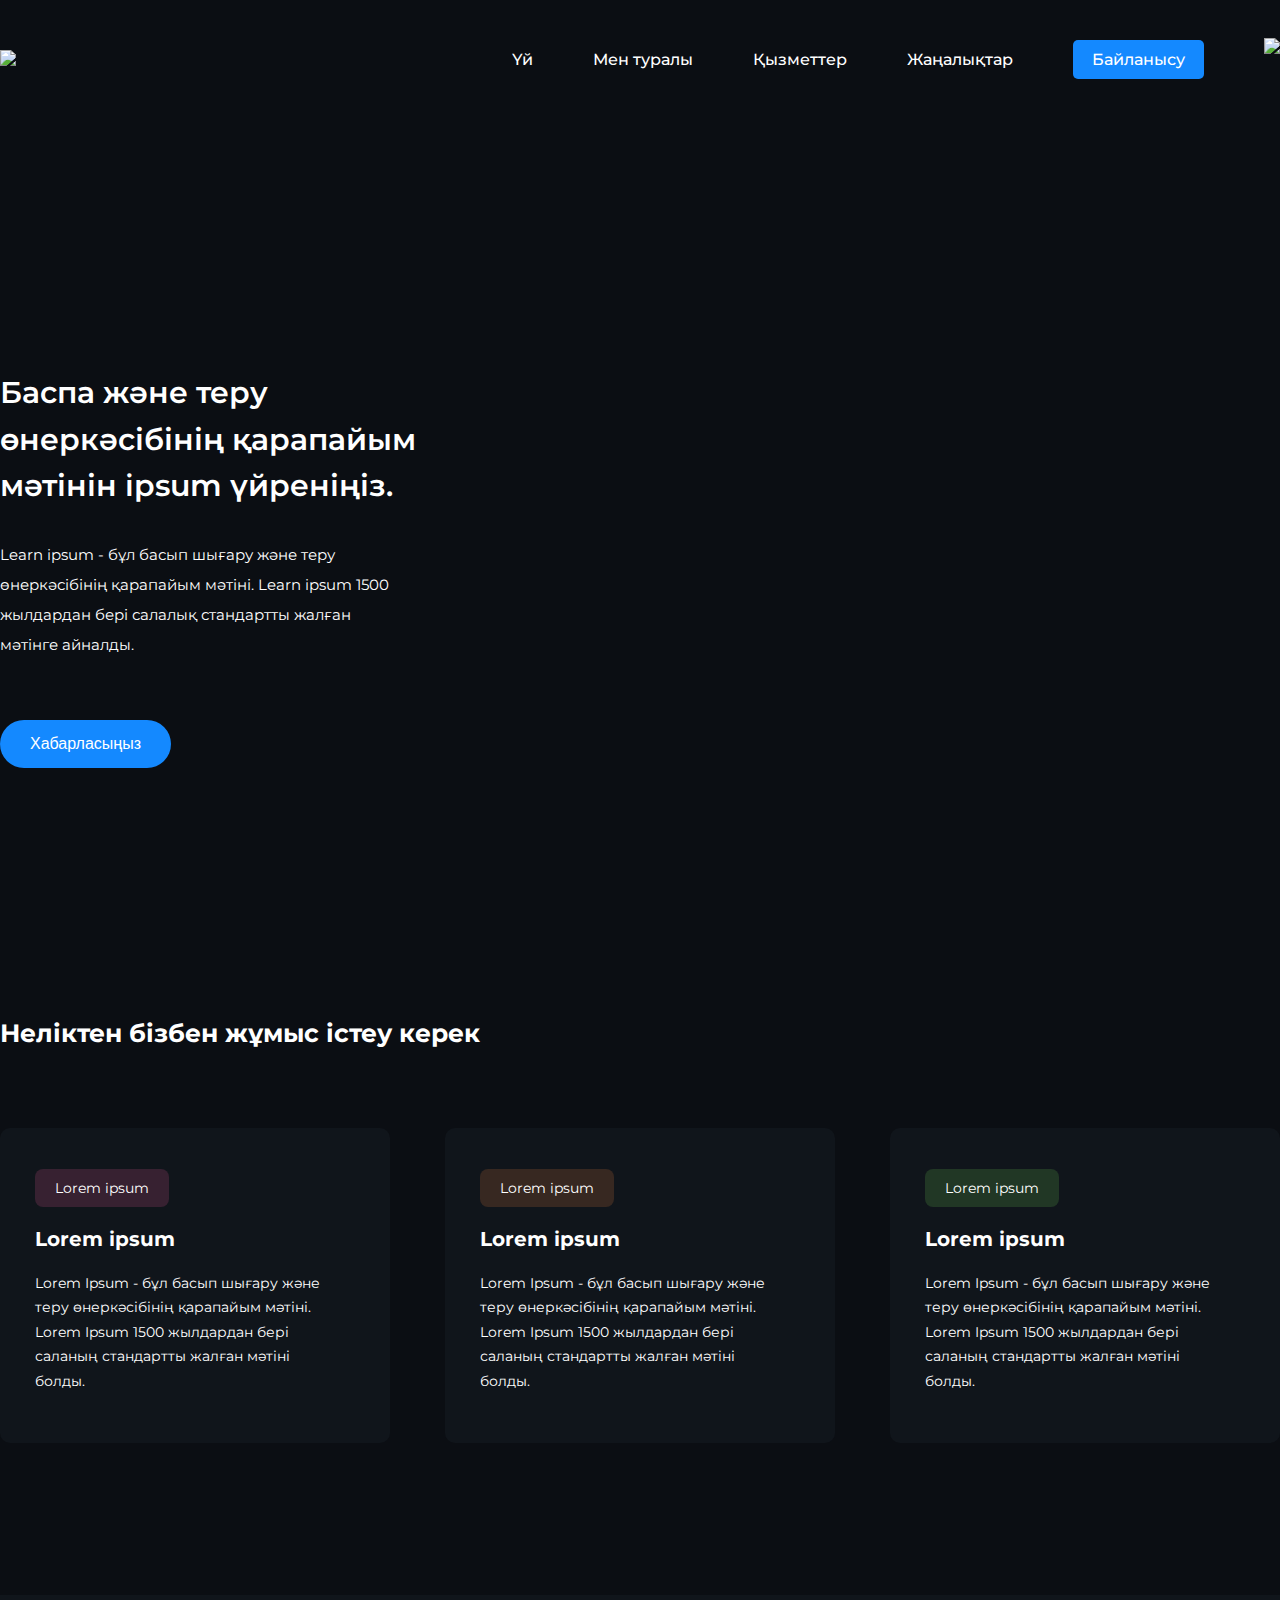
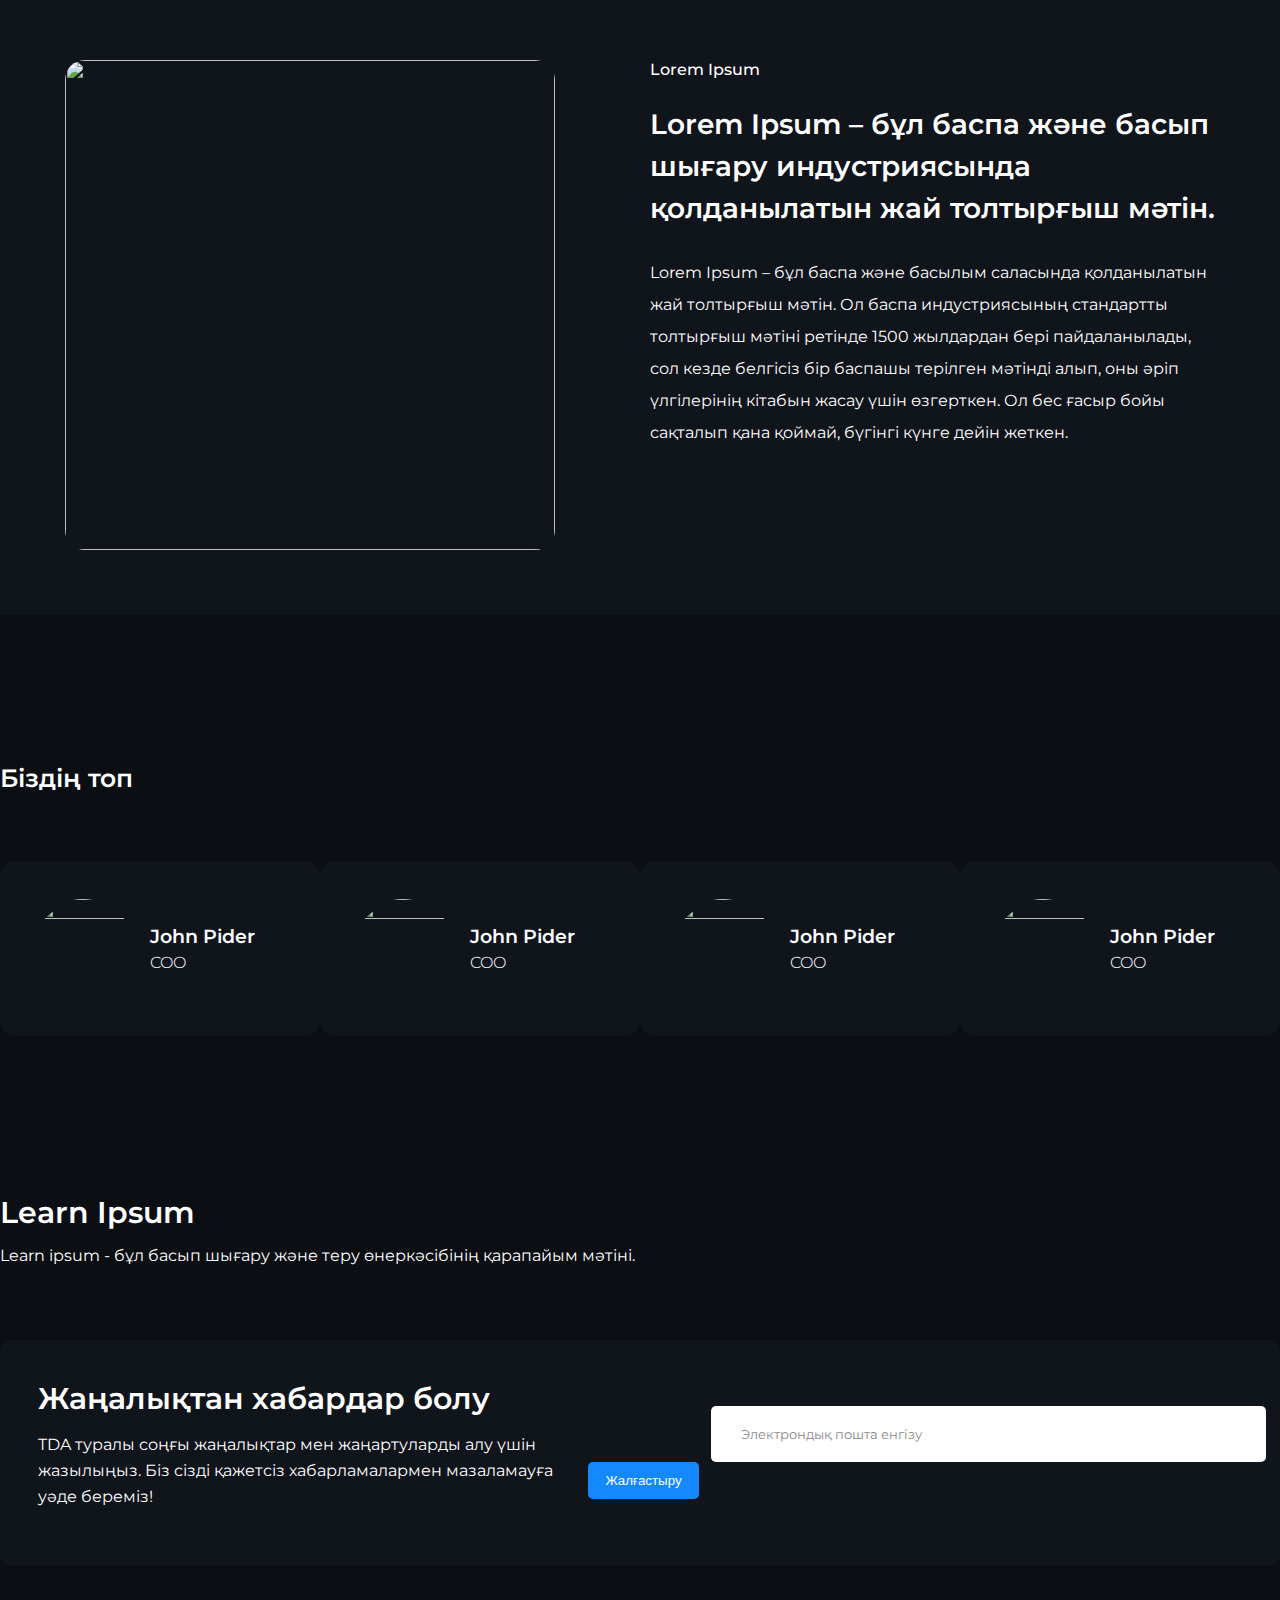
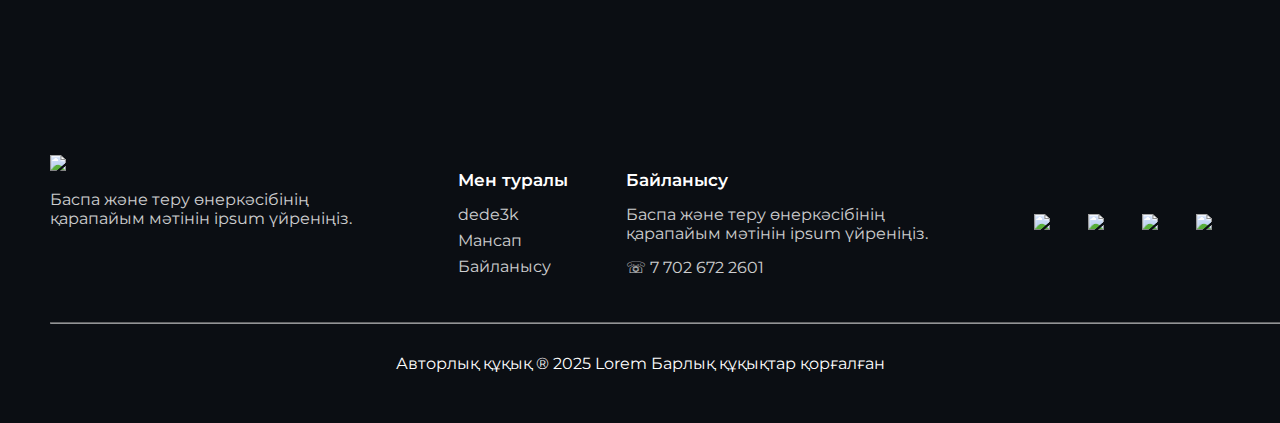
==== about_me.html @ f28c199e "Add files via upload" ====
<!DOCTYPE html>
<html lang="kk">
<head>
    <meta charset="UTF-8">
    <title>GAYm</title>
    <link rel="stylesheet" href="style.css">
</head>
<body>
    <div class="wrapper">
        <header class="container">
            <img src="img/logo.png" width="100px">
            <nav>
                <ul>
                    <li class="active"><a href="index.html">Үй</a> </li>
                    <li><a href="about_me.html">Мен туралы</a></li>
                    <li><a href="services.html">Қызметтер</a></li>
                    <li><a href="news.html">Жаңалықтар</a></li>
                    <li class="btn"><a href="contacts.html">Байланысу</a></li>
                    <a href="PHP/index.php"><img src="img/user-icon.png"></a>
                </ul>
            </nav>
        </header>

        <div class="hero-about container">
            <div class="info">
                <h1>Баспа және теру өнеркәсібінің қарапайым мәтінін ipsum үйреніңіз.</h1>
                <p>Learn ipsum - бұл басып шығару және теру өнеркәсібінің қарапайым мәтіні.
                Learn ipsum 1500 жылдардан бері салалық стандартты жалған мәтінге айналды.</p>
                <button class="btn">Хабарласыңыз</button>
                <img src="img/two-one.png">
            </div>
        </div>

        <div class="container work">
            <h2>Неліктен бізбен жұмыс істеу керек</h2>
            <div class="blocks">

                <div class="block">
                    <div class="badge">
                        <span class="badge-purple">Lorem ipsum</span>
                    </div>
                    <h3>Lorem ipsum</h3>
                    <p>Lorem Ipsum - бұл басып шығару және теру өнеркәсібінің қарапайым мәтіні.
                        Lorem Ipsum 1500 жылдардан бері саланың стандартты жалған мәтіні болды.</p>
                </div>

                <div class="block">
                    <div class="badge">
                        <span class="badge-brown">Lorem ipsum</span>
                    </div>
                    <h3>Lorem ipsum</h3>
                    <p>Lorem Ipsum - бұл басып шығару және теру өнеркәсібінің қарапайым мәтіні.
                        Lorem Ipsum 1500 жылдардан бері саланың стандартты жалған мәтіні болды.</p>
                </div>

                <div class="block">
                    <div class="badge">
                        <span class="badge-green">Lorem ipsum</span>
                    </div>
                    <h3>Lorem ipsum</h3>
                    <p>Lorem Ipsum - бұл басып шығару және теру өнеркәсібінің қарапайым мәтіні.
                        Lorem Ipsum 1500 жылдардан бері саланың стандартты жалған мәтіні болды.</p>
                </div>
            </div>
        </div>
        <div class="about-person">
            <div class="container person">
                <img src="img/Person.jpg">
                <div class="per-text">
                    <h3>Lorem Ipsum</h3>
                    <h2>Lorem Ipsum – бұл баспа және басып шығару индустриясында қолданылатын жай толтырғыш мәтін.</h2>
                    <p>Lorem Ipsum – бұл баспа және басылым саласында қолданылатын жай толтырғыш мәтін.
                        Ол баспа индустриясының стандартты толтырғыш мәтіні ретінде 1500 жылдардан бері пайдаланылады,
                        сол кезде белгісіз бір баспашы терілген мәтінді алып, оны әріп үлгілерінің кітабын жасау үшін өзгерткен.
                        Ол бес ғасыр бойы сақталып қана қоймай, бүгінгі күнге дейін жеткен.</p>
                </div>
            </div>
        </div>
        <div class="container team">
            <h3>Біздің топ</h3>
            <div class="blocks">
                <div class="block">
                    <img src="img/Bill.png" height="123" width="123"/>
                    <div class="text">
                        <h3>John Pider</h3>
                        <p>COO</p>
                    </div>
                </div>
                <div class="block">
                    <img src="img/Beverly.png" height="117" width="117"/>
                     <div class="text">
                        <h3>John Pider</h3>
                        <p>COO</p>
                    </div>
                </div>
                <div class="block">
                    <img src="img/Claudia.png" height="109" width="109"/>
                    <div class="text">
                         <h3>John Pider</h3>
                        <p>COO</p>
                    </div>
                </div>
                <div class="block">
                    <img src="img/Avatar.png" height="106" width="106"/>
                    <div class="text">
                        <h3>John Pider</h3>
                        <p>COO</p>
                    </div>
                </div>
            </div>
        </div>
        <div class="container email">
            <h3>Learn Ipsum</h3>
            <p>Learn ipsum - бұл басып шығару және теру өнеркәсібінің қарапайым мәтіні.</p>
            <div class="block">
                <div>
                    <h4>Жаңалықтан хабардар болу</h4>
                    <p>TDA туралы соңғы жаңалықтар мен жаңартуларды алу үшін жазылыңыз.
                        Біз сізді қажетсіз хабарламалармен мазаламауға уәде береміз!</p>
                </div>
                <div>
                    <input type="email" id="emailField" placeholder="Электрондық пошта енгізу">
                    <button onclick="checkEmail()">Жалғастыру</button>
                </div>
            </div>
        </div>
        <footer>
            <div class="blocks container">
                <div>
                    <img src="img/logo.png" width="50px">
                    <p>Баспа және теру өнеркәсібінің қарапайым мәтінін ipsum үйреніңіз.</p>
                </div>
                <div>
                    <h4>Мен туралы</h4>
                    <ul>
                        <li>dede3k</li>
                        <li>Мансап</li>
                        <li>Байланысу</li>
                    </ul>
                </div>
                <div>
                    <h4>Байланысу</h4>
                    <p>Баспа және теру өнеркәсібінің қарапайым мәтінін ipsum үйреніңіз.</p>
                    <p>☏ 7 702 672 2601</p>
                </div>
                <div class="footer-img">
                    <a href="https://www.facebook.com/" class="img0"><img src="img/fb_wh.png"></a>
                    <a href="https://www.instagram.com/" class="img1"><img src="img/ig_wh.png"></a>
                    <a href="https://x.com/" class="img2"><img src="img/tt_wh.png"></a>
                    <a href="https://www.linkedin.com/" class="img3"><img src="img/in_wh.png"></a>
                </div>
            </div>
            <hr>
            <p>Авторлық құқық ® 2025 Lorem Барлық құқықтар қорғалған</p>
        </footer>
    </div>

    <script>
        function checkEmail(){
            let email = document.querySelector('#emailField').value;
            if(!email.includes('@')) alert('@ символы жоқ')
            else if(!email.includes('.')) alert('. символы жоқ')
            else alert('Бәрі дұрыс!');
        }
    </script>
</body>
</html>
---- style.css ----
@import url('https://fonts.googleapis.com/css2?family=Montserrat:ital,wght@0,100..900;1,100..900&display=swap');

* {
    margin: 0;
    padding: 0;
}

body{
    font-family: "Montserrat", sans-serif;
    font-weight: 400;
    color: #ffffff;
    font-size: 16px;
}

a{
    text-decoration: none;
}

img{
    max-width: 100%;
}

/*Фон*/
.wrapper{
    background: #0b0e13;
    width: 100%;
    overflow-x: hidden;

}

.container{
    max-width: 1400px;
    margin: 0 auto;
}

/*Header*/
header{
    padding: 50px 0;
}
header nav{
    float: right;
    width: 60%;
}
header nav ul{
    list-style: none;
    display: flex;
    justify-content: space-between;
}
header nav ul li a{
    color: #ffffff;
    font-weight: 500;
}
header nav ul li{
    display: inline-block;
}
header nav ul li:not(.active):not(.btn) a:hover{
    border-bottom: 5px solid #1489ff;
    border-radius: 5px;
    transition: all 250ms ease;
}
header nav ul li.btn a{
    background: #1489ff;
    padding: 10px 19px;
    border-radius: 5px;
    transition: all 500ms ease;
}
header nav ul li.btn a:hover{
     background: #0f5bc3;
}
header nav ul a img{
    width: 45px;
    height: auto;
    position: relative;
    bottom: 12px;
}

/*Hero*/
.hero{
    padding-bottom: 100px;
    position: relative;
}
.hero--info{
    width: 530px;
    padding-top: 70px;
}
.hero--info h2{
    color: #1489ff;
    font-weight: 600;
    font-size: 20px;
}
.hero--info h1{
    font-weight: 600;
    font-size: 50px;
}
.hero--info p{
    font-weight: 500;
    font-size: 16px;
    line-height: 170%;
    margin: 30px 0;
}
.hero--info .btn{
    background: #1489ff;
    color: white;
    padding: 15px 30px;
    border-radius: 50px;
    border: 0;
    transition: all 500ms ease;
}
.hero--info .btn:hover{
    background: #0f5bc3;
    cursor: pointer;
    transform: scale(1.1);
}
.hero img{
    position: absolute;
    top: 0;
    right: 150px;
}

/*Игры с секциями*/
.trending {
    padding-top: 50px;
}
.trending h3{
    font-weight: 600;
    font-size: 31px;
}

.trending .see-all{
    color: white;
    background: #1f262e;
    border-radius: 5px;
    padding: 12px 23px;
    float: right;
    display: block;
    transition: all 500ms ease;
}

.trending .see-all:hover{
    transform: scale(1.1);
}

.trending .games{
    display: flex;
    justify-content: space-between;
    width: 100%;
    padding: 50px 0;
}

/*Изоброжения Игр*/
.games img[src="img/cs2.jpg"] {
    width: 251px;
    height: 277px;
    border-radius: 10px;
    transition: all 500ms ease;
}
.games img[src="img/Dota2.jpg"] {
    width: 251px;
    height: 277px;
    border-radius: 10px;
    transition: all 500ms ease;
}
.games img[src="img/GTA_V.jpg"] {
    width: 251px;
    height: 277px;
    border-radius: 10px;
    transition: all 500ms ease;
}
.games img[src="img/Rust.jpg"] {
    width: 251px;
    height: 277px;
    border-radius: 10px;
    transition: all 500ms ease;
}
.games img[src="img/cs2.jpg"]:hover{
    transform: scale(1.1);
}
.games img[src="img/Dota2.jpg"]:hover{
    transform: scale(1.1);
}
.games img[src="img/GTA_V.jpg"]:hover{
    transform: scale(1.1);
}
.games img[src="img/Rust.jpg"]:hover{
    transform: scale(1.1);
}

/*Настройка Огней*/
.trending .games span{
    display: block;
    text-align: center;
    margin-top: 20px;
}
.trending .games span img{
    position: relative;
    top: 5px;
    margin-right: 7px;
}
.trending .games img[src="img/Fire.png"] {
    width: 25px;
    height: auto;
}

/*Абзац*/
.big-text{
    padding: 50px 0;
    font-size: 35px;
    font-weight: 600;
    text-align: center;
    width: 800px;
}

/*Баннер*/
.banner {
    padding: 80px 0;
}
.banner h3{
    font-size: 30px;
    font-weight: 600;
    margin-bottom: 30px;
}
.banner p{
    font-size: 16px;
    margin-bottom: 30px;
    width: 550px;
    line-height: 1.7;
}
.banner img{
    border-radius: 15px;
    margin-bottom: 30px;
}

/*Абзац #2*/
.features h3{
    text-align: center;
    margin-left: auto;
    margin-right: auto;
    font-size: 30px;
    width: 800px;
    padding: 30px;
}
.features p{
    max-width: 800px;
    text-align: center;
    margin-left: auto;
    margin-right: auto;
    margin-bottom: 30px;
    line-height: 185%;
}

/*Разделы*/
.features .info {
    display: flex;
    justify-content: center;
    flex-wrap: wrap;
    gap: 10px;
    max-width: 90%;
    margin: 0 auto;
}
.features .info .block{
    text-align: center;
    width: 300px;
    margin: 30px;
    padding: 10px;
}
.features .info .block img{
    margin-bottom: 15px;
}

/*Circle*/
.circle{
    align-items: center;
}
.arrow{
    order: -5;
    width: auto;
    height: auto;
}

/*Project*/
.projects{
    padding: 100px 0;
}
.projects h3{
    text-align: center;
    font-size: 30px;
    padding: 20px;
}
.projects p{
    text-align: center;
    margin: 40px 0;
}
.projects .images{
    display: flex;
    justify-content: space-around;
    margin-bottom: 40px;
}

.projects .see-all{
    color: white;
    background: #1f262e;
    border-radius: 5px;
    padding: 15px 23px;
    float: none;
    display: block;
    transition: all 500ms ease;
    width: 160px;
    text-align: center;
    margin-left: auto;
    margin-right: auto;
}

.projects .see-all:hover {
    transform: scale(1.1);
}

/*Email*/
.email {
    padding-bottom: 140px;
}
.email h3{
    font-size: 30px;
    font-weight: 600;
    margin-top: 60px;
}
.email .block{
    background: #10151b;
    margin-top: 75px;

    border-radius: 10px;
    padding: 40px 3%;
    width: 94%;
    display: flex;
    justify-content: space-between;
    align-items: center;
}
.email .block h4{
    font-size: 30px;
    font-weight: 600;
}
.email .block p{
    width: 550px;
    line-height: 26px;
}
.email .block input{
    background: white;
    outline: none;
    border: 0;
    border-radius: 5px;
    width: 380px;
    font-family: "Montserrat", sans-serif;
    font-weight: 400;
    padding: 20px 30px;
    position: relative;
    right: -123px;
    z-index: 1;
    padding-right: 145px;
}
.email .block input::placeholder{
    color: #898989;
}
.email .block button{
    background: #1489ff;
    color: white;
    border: none;
    padding: 11px 17px;
    position: relative;
    z-index: 2;
    border-radius: 5px;
    transition: all 500ms ease;
}
.email .block button:hover{
     background: #0f5bc3;
}
.email p{
    margin: 15px 0;
}
.email .block p{
    margin: 15px 0;
}

/*Footer*/
footer{
    padding: 50px;
}
footer > p{
    text-align: center;
}
footer hr{
    margin: 30px 0;
    width: 1920px;
    opacity: 0.6;
    background: #1f262e;
}
footer .blocks{
    display: flex;
    justify-content: space-between;
}
footer .blocks h4{
    margin: 15px 0;
    font-weight: 600;
    font-size: 17px;
}
footer .blocks p{
    width: 350px;
    margin: 15px 0;
    opacity: 0.8;
}
footer .blocks ul{
    list-style: none;
}
footer .blocks ul li{
    margin-top: 7px;
    opacity: 0.8;
}
footer .blocks .footer-img{
    display: flex;
    gap: 20px;
    align-items: center;

}
footer .blocks .footer-img .img0, .img1, .img2, .img3{
    width: 34px;
    height: auto;


}

/*ABOUT ME*/
/*Hero About*/
.hero-about{
    position: relative;
}
.hero-about .info{
    width: 500px;
    padding: 250px 0;
}
.hero-about .info h1{
    width: 450px;
    margin-bottom: 30px;
    font-size: 30px;
    font-weight: 600;
    line-height: 155%;
}
.hero-about .info p{
    width: 400px;
    font-size: 15px;
    line-height: 200%;
}
.hero-about .info img{
    position: absolute;
    right: -255px;
    top: 60px;
    border-top-left-radius: 20px;
    border-bottom-left-radius: 20px;
}
.hero-about .info .btn{
   background: #1489ff;
    color: white;
    padding: 15px 30px;
    border-radius: 50px;
    border: 0;
    transition: all 500ms ease;
    margin-top: 60px;
    font-size: 16px;
}
.hero-about .info .btn:hover{
    background: #0f5bc3;
    cursor: pointer;
    transform: scale(1.1);
}

/*Work*/
.work{
    margin-bottom: 152px;
}
.work h2{
    margin-bottom: 80px;
    font-size: 25px;
}
.work .blocks{
    display: flex;
    justify-content: space-between;
}
.work .blocks .block{
    width: 25%;
    border-radius: 10px;
    padding: 50px 35px;
    background: #10151b;
}
.work .blocks .block .badge{
    margin-bottom: 30px;
}
.work .blocks .block .badge .badge-purple{
    background: #372131;
}
.work .blocks .block .badge .badge-brown{
    background: #372821;
}
.work .blocks .block .badge .badge-green{
    background: #213725;
}
.work .blocks .block .badge .badge-purple, .badge-brown, .badge-green{
    padding: 10px 20px;
    border-radius: 8px;
    font-size: 14px;
    margin: 40px 0;
}
.work .blocks .block h3{
    font-size: 20px;
    margin: 20px 0;
}
.work .blocks .block p{
    width: 300px;
    font-size: 14px;
    line-height: 175%;
}

/*Person*/
.about-person{
    background: #10151b;
    padding: 65px;
}
.about-person .person{
    display: flex;
    gap: 95px;
}
.about-person .person img {
    width: 490px;
    height: 490px;
    border-radius: 20px;
    object-fit: cover;
}
.about-person .person .per-text{

}
.about-person .person .per-text h3{
    font-weight: 500;
    font-size: 16px;
    margin-bottom: 24px;
}
.about-person .person .per-text h2{
    font-weight: 600;
    font-size: 28px;
    margin-bottom: 28px;
    line-height: 150%;
}
.about-person .person .per-text p{
    line-height: 200%;
}

/*Team*/
.team{
    margin-bottom: 158px;
}
.team h3 {
    font-size: 25px;
    font-weight: 600;
    margin-top: 148px;
    margin-bottom: 68px;
}

.team .blocks {
    display: flex;
    justify-content: space-between;
    flex-wrap: wrap;
}

.team .blocks .block {
    display: flex; /* Горизонтальное размещение изображения и текста */
    background: #10151b;
    width: 290px;
    height: 175px;
    align-items: center; /* Центрируем элементы по вертикали */
    border-radius: 15px;
    padding-left: 30px;}

.team .blocks .block img {
    width: 100px; /* Фиксированная ширина изображения */
    height: auto;
    margin-right: 15px; /* Расстояние между изображением и текстом */
    border-radius: 50%; /* Для придания изображениям круглой формы, как на примере */
    padding-left: 5px;
}

.team .blocks .block .text {
    text-align: left; /* Выравниваем текст по левому краю */
    color: #fff; /* Белый цвет текста для контраста */
}

.team .blocks .block .text h3 {
    font-size: 19px;
    font-weight: 600;
    margin: 0; /* Убираем лишние отступы */
}

.team .blocks .block .text p {
    font-weight: 300;
    margin: 5px 0 0; /* Добавляем небольшой отступ сверху */
}

/*Contacts*/
.hero-contacts h1{
    text-align: center;
    margin-top: 70px;
    margin-bottom: 30px;
    font-size: 33px;
    font-weight: bold;
}
.hero-contacts p{
    text-align: center;
    margin-bottom: 100px;
}
.hero-contacts img{
    margin-bottom: 70px;
    position: relative;
    right: -150px;
}

/*Ser-Circles*/
.ser-circles{
    background: #10151b;
    border-radius: 10px;
    margin-bottom: 158px;
    position: relative;
}

.ser-circles .blocks{
    display: flex;
    justify-content: space-between;
    flex-wrap: wrap;
}

.ser-circles .blocks .block {
    display: flex; /* Горизонтальное размещение изображения и текста */
    width: 290px;
    height: 175px;
    align-items: center; /* Центрируем элементы по вертикали */
    border-radius: 15px;
    padding-left: 125px;
    padding-right: 40px;
    text-align: left; /* Выравниваем текст по левому краю */
    color: #fff;
}
.ser-circles .blocks .block img .img0{
    position: absolute;
    right: 50px;
}
.ser-circles .blocks .block img {
    width: 55px; /* Фиксированная ширина изображения */
    height: auto;
    margin-right: 40px; /* Расстояние между изображением и текстом */
    border-radius: 50%; /* Для придания изображениям круглой формы, как на примере */
    padding-left: 5px;
}
.ser-circles .blocks .block h3{
    font-size: 25px;
    font-weight: 600;
    margin: 0;
}
.ser-circles .blocks hr{
    height: 120px;
    margin-top: 26px;
    justify-content: center;
    align-items: center;
}
.ser-circles .blocks .block p{
    font-weight: 400;
    font-size: 20px;
    margin: 5px 0 0;
}

/*Video*/
.video{
  display: flex;
  justify-content: center;

}
.video .video-text{
  margin-left: 88px;
  margin-top: 10px;
}
.video .video-text h3{
  font-weight: 600;
  font-size: 30px;
  margin-bottom: 28px;
}
.video .video-text p{
  font-size: 14px;
  margin-bottom: 34px;
}
.video .video-text .video-list div img{
  position: relative;
  margin-right: 12px;
  top: 7px;
}
.video .video-text .video-list div{
  margin-bottom: 26px;
}
.video .video-click{
  transition: filter 500ms ease;
}

.video .video-click:hover {
  filter: brightness(85%);

}
.video .video-click .video-bg{
  height: 355px;
  width: auto;
  border-radius: 15px;
}
.video .video-click .video-play{
  position: relative;
  bottom: 215px;
  left: 275px;
}

/*Read More*/
.read-more .blocks .block{
  display: flex;
  justify-content: center;
  margin-top: 190px;
  margin-bottom: 168px;
  gap: 156px;
}
.read-more .blocks .block .read-text0 h3, .read-more .blocks .block .read-text1{
  margin-top: 10px;
}
.read-more .blocks .block .read-text0 h3, .read-more .blocks .block .read-text1 h3{
  font-size: 30px;
  font-weight: 500;
  margin-top: 25px;
}
.read-more .blocks .block .read-text0 p, .read-more .blocks .block .read-text1 p{
  font-size: 17px;
  font-weight: 400;
  margin-top: 52px;
  width: 625px;
  line-height: 150%;
}
.read-more .blocks .block .read-text0 a, .read-more .blocks .block .read-text1 a{
  display: inline;
  background: #1489ff;
  padding: 15px 35px;
  border-radius: 10px;
  transition: all 500ms ease;
  position: relative;
  top: 70px;
  color: white;
}
.read-more .blocks .block .read-text0 a:hover, .read-more .blocks .block .read-text1 a:hover{
  background: #0f5bc3;
}
.read-more .blocks .block img{
  width: 490px;
  height: 490px;
  border-radius: 10px;
  object-fit: cover;
}

/*Clients*/
.clients{
  background: #141c23;
  padding-top: 100px;
  padding-bottom: 50px;
  margin-bottom: 140px;
}
.clients h3, .clients p{
  text-align: center;
  position: relative;
  left: 675px;
}
.clients h3{
  font-size: 35px;
  font-weight: 500;
  margin-bottom: 36px;
  max-width: 600px;
}
.clients p{
  font-size: 14px;
  margin-bottom: 76px;
  max-width: 550px;
  line-height: 175%;
}
.clients .client-blocks{
  display: flex;
  justify-content: center;
  gap: 40px;
  padding-bottom: 82px;
}
.clients .client-blocks .client-block, .clients .client-blocks .client-block0, .clients .client-blocks .client-block1{
  width: 450px;
  height: 258px;
  background: #010a13;
  border-radius: 10px;
}
.clients .client-blocks .client-block {
  border: 2px solid #0067dc;
}
.clients .client-blocks .client-block0, .clients .client-blocks .client-block1{
  border: 2px solid rgba(221, 221, 221, 0.87);
}
.clients .client-blocks .client-block img, .clients .client-blocks .client-block0 img, .clients .client-blocks .client-block1 img{
    position: relative;
    width: 56px;
    height: auto;
    border-radius: 100px;
    left: 30px;
    top: 30px;
}
.clients .client-blocks .client-block .group-left h6, .clients .client-blocks .client-block0 .group-left h6, .clients .client-blocks .client-block1 .group-left h6{ /*Текст*/
  position: relative;
  font-size: 17px;
  font-weight: 500;
  bottom: 22px;
  left: 110px;
}
.clients .client-blocks .client-block .group-left h7, .clients .client-blocks .client-block0 .group-left h7, .clients .client-blocks .client-block1 .group-left h7{ /*Подтекст*/
  position: relative;
  font-size: 13px;
  color: #4F5665;
  bottom: 22px;
  left: 110px;
}
.clients .client-blocks .client-block .group-right h8, .clients .client-blocks .client-block0 .group-right h8, .clients .client-blocks .client-block1 .group-right h8{
  position: relative;
  bottom: 53px;
  left: 370px;
}
.clients .client-blocks .client-block .group-right img, .clients .client-blocks .client-block0 .group-right img, .clients .client-blocks .client-block1 .group-right img{
  width: 13px;
  height: 12px;
  left: 380px;
  top: -54px;
}
.clients .client-blocks .client-block p, .clients .client-blocks .client-block0 p, .clients .client-blocks .client-block1 p{
  max-width: 400px;
  position: relative;
  font-size: 12px;
  text-align: left;
  line-height: 200%;
  left: 30px;
  bottom: 5px;
}

.clients .client-button{
  position: relative;
  left: 1333px;
  display: flex;
  gap: 20px;
}
.clients .client-button button{
  width: 60px;
  height: 60px;
  border: 0;
  background-color: transparent;
}
.clients .client-button button:hover{
  transition: filter 500ms ease;
  filter: brightness(75%);
}
.clients .client-chapter .blocks{
  position: relative;
  left: 232px;
  bottom: 58px;
  display: flex;
  gap: 15px;
}
.clients .client-chapter .blocks .block{
  width: 45px;
  height: 15px;
  border-radius: 50px;
  background: #005fdc;
}
.clients .client-chapter .blocks .block0{
  width: 15px;
  height: 15px;
  border-radius: 50px;
  background: #DDE0E4;
}
.clients .client-chapter .blocks .block0:hover{
  transition: filter 500ms ease;
  filter: brightness(75%);
}

/*Search*/
.search{
  position: relative;
  bottom: 16px;
  margin-bottom: 104px;
}
.search .block{
  display: flex;
  justify-content: center;
  align-items: center;
}
.search .block img{
    position: relative;
    width: 15px;
    height: 15px;
    bottom: 10px;
    left: 40px;
    z-index: 1;
}
.search .block input{
  padding: 15px 130px;
  padding-left: 60px;
  background: #1f262e;
  outline: none;
  border: 0;
  border-radius: 10px;
  font-family: "Montserrat", sans-serif;
  color: white;
  font-size: 16px;
  z-index: 0;
}
.search .block input::placeholder{
  position: relative;

  color: #808080;
}
.search .block img{
  position: relative;
  top: 1px;
  left: 37px;
}


/*Board*/
.board{
    margin-bottom: 114px;
    display: flex;
    gap: 72px;
}
.board .blocks div hr{
    width: 658px;
    background: #6c6c6c;
    color: #6a6a6a;
    margin-bottom: 90px;
    margin-top: 90px;
}
.board .blocks .block-left{
    max-width: 658px;
}

.board .blocks .block-left img{
    object-fit: cover;
    width: 658px;
    height: 332px;
    border-radius: 20px;
}
.board .blocks .block-left .board-up{
    display: flex;
    justify-content: left;
}
.board .blocks .block-left .board-up h6{
    background: #1489ff;
    padding: 15px 30px;
    font-size: 16px;
    font-weight: 400;
    margin-right: 25px;
    margin-top: 24px;
    border-radius: 10px;
}
.board .blocks .block-left .board-up p{
    position: relative;
    top: 39px;
}
.board .blocks .block-left h3{
    font-size: 30px;
    font-weight: 500;
    margin-top: 34px;
    margin-bottom: 56px;
}
.board .blocks .block-left .board-down p{
    margin-top: 52px;
    font-size: 17px;
    line-height: 200%;
}

.board .blocks .block-right{
    max-width: 694px;
    max-height: 1640px;
}
.board .blocks .block-right img{
    object-fit: cover;
    width: 200px;
    height: 200px;
    border-radius: 20px;
}
.board .blocks .block-right .board-pink, .board .blocks .block-right .board-orange, .board .blocks .block-right .board-blue{
    display: flex;
}
.board .blocks .block-right .board-pink h6, .board .blocks .block-right .board-orange h6, .board .blocks .block-right .board-blue h6{
    padding: 15px 30px;
    font-size: 16px;
    font-weight: 400;
    margin-right: 25px;
    margin-top: 26px;
    margin-bottom: 145px;
    border-radius: 10px;
    margin-left: 32px;
}
.board .blocks .block-right .board-pink h6{
    background: #c114be;
}
.board .blocks .block-right .board-orange h6{
    background: #ff7614;
}
.board .blocks .block-right .board-blue h6{
    background: #1489ff;
}
.board .blocks .block-right .board-pink p, .board .blocks .block-right .board-orange p, .board .blocks .block-right .board-blue p{
    position: relative;
    top: 40px;
}
.board .blocks .block-right h3{
    position: relative;
    font-size: 23px;
    width: 450px;
    bottom: 117px;
    left: 232px;
    line-height: 165%;
}

/*Follow*/
.follow{
    margin-bottom: 150px;
}
.follow .blocks{
    display: flex;
    justify-content: space-between;
}
.follow .blocks .block-1{
    width: 300px;
}
.follow .blocks .block-1 p{
    margin-bottom: 30px;
}
.follow .blocks .block-1 .f-img{
    display: flex;
    flex-wrap: wrap;
    gap: 30px;
}
.follow .blocks .block-1 .f-img img{
    width: 34px;
    height: auto;
}
.follow .blocks hr{
    width: 1px;
    height: 100px;
    background-color: #ffffff;
    border: none;
    margin: 0 auto;
}
.follow .blocks .block-2 {
    display: flex;
    align-items: center;
    gap: 30px;
}
.follow .blocks .block-2 p{
    font-size: 20px;
    font-weight: 300;
}
.follow .blocks .block-3 {
    display: flex;
    align-items: center;
    gap: 30px;
}
.follow .blocks .block-3 p{
    font-size: 20px;
    font-weight: 300;
}
.follow .blocks .block-3 img{
    width: 35px;
    height: auto;
}

/*Feedback*/
.feedback, .register{
    background: #10151b;
    margin-bottom: 180px;
}

.feedback .container, .register .container{
    padding-bottom: 120px;
}

.feedback .container h2 {
    text-align: center;
    font-size: 30px;
    font-weight: normal;
    margin-bottom: 20px;
    padding-top: 80px;
}

.feedback .container p {
    text-align: center;
    font-size: 13px;
    font-weight: 500;
    margin-bottom: 100px;
}

.feedback .container .fields .field-p {
    display: flex;
    justify-content: center;
    gap: 35px;
}

.feedback .container .fields .field-p .field-1 {
    display: flex;
    flex-direction: column;
    margin-bottom: 20px;
}

.feedback .container .fields .field-p .field-1 label {
    margin-bottom: 10px;
    color: #6a6a6a;
    font-size: 14px;
    font-weight: 500;
}

.feedback .container .fields .field-p .field-1 input {
    width: 315px;
    height: 56px;
    border-radius: 10px;
    border: 1px solid #808080;
    outline: none;
    background: #24282c;
    color: white;
    padding-left: 7px;
}


  .feedback .container .fields .field-p .field-2 {
    display: flex;
    flex-direction: column;
    margin-bottom: 20px;
}

.feedback .container .fields .field-p .field-2 label {
    margin-bottom: 10px;
    color: #6a6a6a;
    font-size: 14px;
    font-weight: 500;
}

.feedback .container .fields .field-p .field-2 input {
    width: 315px;
    height: 56px;
    border-radius: 10px;
    border: 1px solid #808080;
    outline: none;
    background: #24282c;
    color: white;
    padding-left: 7px;
}

.feedback .container .fields .field-p0 {
    display: flex;
    flex-direction: column;
    align-items: center;
}

.feedback .container .fields .field-p0 .field-3 {
    display: flex;
    flex-direction: column;
    margin-bottom: 20px;
}

.feedback .container .fields .field-p0 .field-3 label {
    margin-bottom: 10px;
    color: #6a6a6a;
    font-size: 14px;
    font-weight: 500;
}

.feedback .container .fields .field-p0 .field-3 input {
    width: 664px;
    height: 56px;
    border-radius: 10px;
    border: 1px solid #808080;
    outline: none;
    background: #24282c;
    color: white;
    padding-left: 7px;
}


.feedback .container .fields .field-p1 {
    display: flex;
    flex-direction: column;
    align-items: center;
}

.feedback .container .fields .field-p1 .field-4 {
    display: flex;
    flex-direction: column;
    margin-bottom: 30px;
}

.feedback .container .fields .field-p1 .field-4 label {
    margin-bottom: 10px;
    color: #6a6a6a;
    font-size: 14px;
    font-weight: 500;
}

.feedback .container .fields .field-p1 .field-4 input {
    width: 664px;
    height: 232px;
    border-radius: 10px;
    border: 1px solid #808080;
    outline: none;
    background: #24282c;
    color: white;
    padding-left: 7px;
    vertical-align: top;
    line-height: 1.5;
}

.feedback .container {
    position: relative;
}

.feedback .container .cs-btn {
    display: flex;
    flex-direction: column;
    align-items: flex-start;
}

.feedback .container .cs-btn .btn {
    background: #1489ff;
    width: 170px;
    height: 57px;
    color: white;
    border-radius: 10px;
    border: 0;
    align-self: flex-start;
    font-size: 16px;
    margin-bottom: 60px;
    position: absolute;
    left: 866px;
    transition: all 500ms ease;
}

.feedback .container .cs-btn .btn:hover {
    background: #0f5bc3;
    cursor: pointer;
    transform: scale(1.1);
}


/*Sign*/
.sign{
  justify-content: center;
}
.sign .sign-bg{
  width: 500px;
  height: 600px;
  background: #10151b;
  border-radius: 10px;
  margin-top: 98px
}
.sign hr{
  width: 500px;
  justify-content: center;
}
.sign h2 {
    text-align: center;
    font-size: 30px;
    font-weight: normal;
    padding-top: 50px;
    margin-bottom: 70px;
}
.sign .field-1, .sign .field-2{
   display: flex;
   flex-direction: column;
   margin-bottom: 20px;
   position: relative;
   left: 45px;

}
.sign .field-1 label, .sign .field-2 label{
  margin-bottom: 10px;
  color: #6a6a6a;
  font-size: 14px;
  font-weight: 500;
}
.sign .field-1 input, .sign .field-2 input{
  align-items: center;
  justify-content: center;
  border-radius: 10px;
  border: 1px solid #808080;
  outline: none;
  background: #24282c;
  color: white;
  padding-left: 7px;
  width: 400px;
  height: 40px;
}
.sign .sign-bg .choose{
  display: flex;
  justify-content: center;
  text-align: center;
  gap: 25px;
  position: relative;
  top: -20px;
}

.sign .sign-bg .choose hr{
  position: relative;
  top: 8px;
  background: #6a6a6a;
  width: 90px;
  border: 0;
  height: 1px;
  opacity: 50%;
}
.sign .sign-bg .choose p{
  font-size: 12px;
  color: #6a6a6a;
}

.sign .sign-bg button{
    text-align: center;
    background: #1489ff;
    width: 408px;
    height: 50px;
    color: white;
    border-radius: 10px;
    border: 0;
    align-self: flex-start;
    font-size: 18px;
    margin-bottom: 60px;
    position: relative;
    left: 45px;
    margin-top: 20px;
    transition: all 500ms ease;
}

.sign .sign-bg button:hover{
    background: #0f5bc3;
    cursor: pointer;
}
.sign .sign-bg .sign-btn button{
  background: #24282c;
}
.sign-bg .sign-btn button:hover{
  background: #334152;
}
.sign-p p{
  font-size: 14px;
  color: #808080;
  text-align: center;
  position: relative;
  bottom: 70px;
  margin-bottom: 78px;

}
.sign-p p:hover{
  cursor: pointer;
}





/*Register*/
.sign{
  display: flex;
  justify-content:center;
  margin-top: 50px;
  margin-bottom: 100px;
}
.sign .register-bg{
  width: 500px;
  height: 685px;
  background: #10151b;
  border-radius: 10px;
  margin-top: 95px
}

.sign h2 {
    text-align: center;
    font-size: 30px;
    font-weight: normal;
    padding-top: 50px;
    margin-bottom: 70px;
}
.sign .field-1, .sign .field-4{
   display: flex;
   flex-direction: column;
   margin-bottom: 20px;
   position: relative;
   left: 45px;
}

.sign .field-2, .sign .field-3{
   display: flex;
   flex-direction: column;
   margin-bottom: 20px;
   position: relative;
   left: 45px;
}

.sign .field-1 label, .sign .field-4 label{
  margin-bottom: 10px;
  color: #6a6a6a;
  font-size: 14px;
  font-weight: 500;
}
.sign .field-1 input, .sign .field-4 input{
  align-items: center;
  justify-content: center;
  border-radius: 10px;
  border: 1px solid #808080;
  outline: none;
  background: #24282c;
  color: white;
  padding-left: 7px;
  width: 400px;
  height: 40px;
}
.sign .field-p0{
  display: flex;
  gap: 30px;
}

.sign .field-2 label, .sign .field-3 label{
  margin-bottom: 10px;
  color: #6a6a6a;
  font-size: 14px;
  font-weight: 500;
}
.sign .register-bg .field-2 input, .sign .register-bg .field-3 input{
  align-items: center;
  justify-content: center;
  border-radius: 10px;
  border: 1px solid #808080;
  outline: none;
  background: #24282c;
  color: white;
  padding-left: 7px;
  width: 180px;
  height: 40px;
}

.sign-bg0 .choose{
  display: flex;
  justify-content: center;
  text-align: center;
  gap: 25px;
  position: relative;
  top: -255px;
}

.sign-bg0 .choose hr{
  position: relative;
  top: 8px;
  background: #6a6a6a;
  width: 90px;
  border: 0;
  height: 1px;
  opacity: 50%;
}
.sign-bg0 .choose p{
  font-size: 12px;
  color: #6a6a6a;
}
.register-bg button{
    text-align: center;
    background: #1489ff;
    width: 408px;
    height: 50px;
    color: white;
    border-radius: 10px;
    border: 0;
    align-self: flex-start;
    font-size: 18px;
    margin-bottom: 60px;
    position: relative;
    left: 45px;
    margin-top: 20px;
    transition: all 500ms ease;
}
.register-bg button:hover{
    background: #0f5bc3;
    cursor: pointer;
}
.register-bg .register-btn button{
  background: #24282c;
  position: relative;
  left: 748px;
  bottom: 235px;
}
.register-bg .register-btn button:hover{
  background: #334152;
}
.register-p p{
  font-size: 14px;
  color: #808080;
  text-align: center;
  position: relative;
  bottom: 220px;
}
.register-p p:hover{
  cursor: pointer;
}
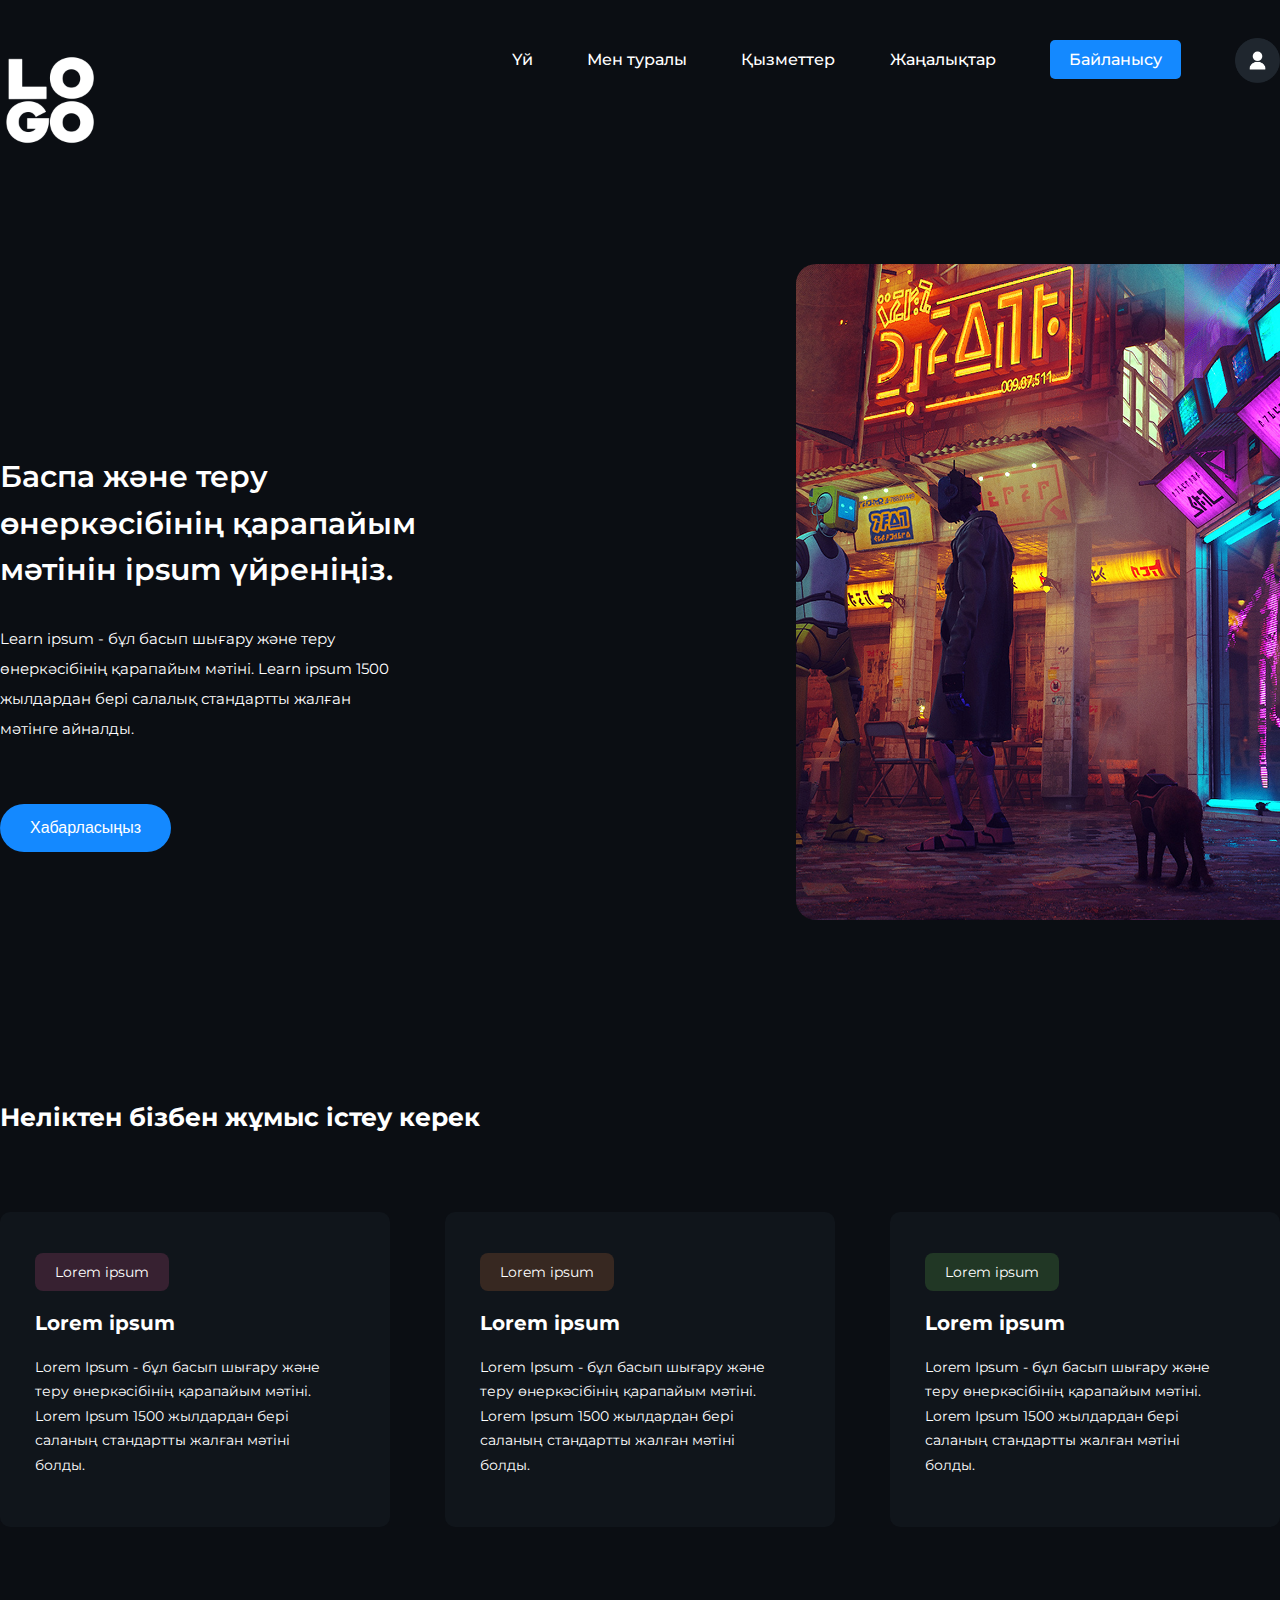
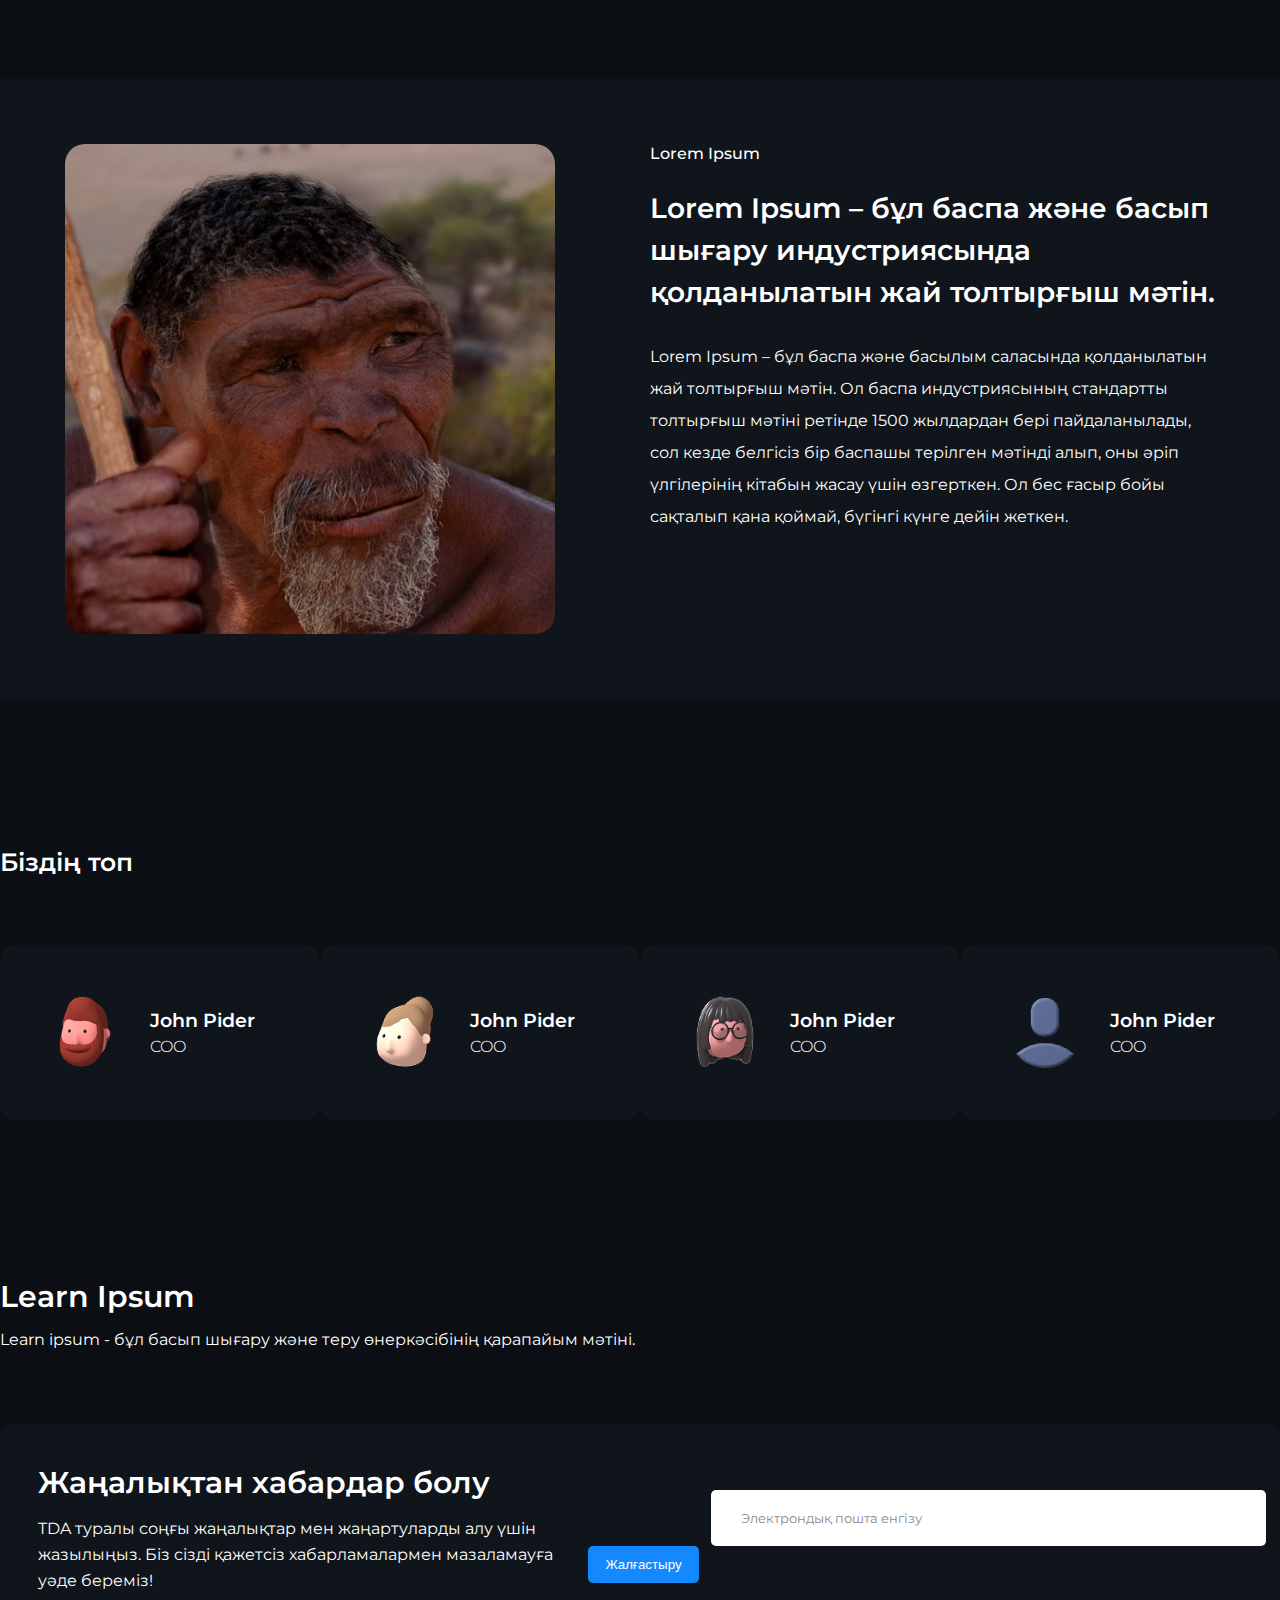
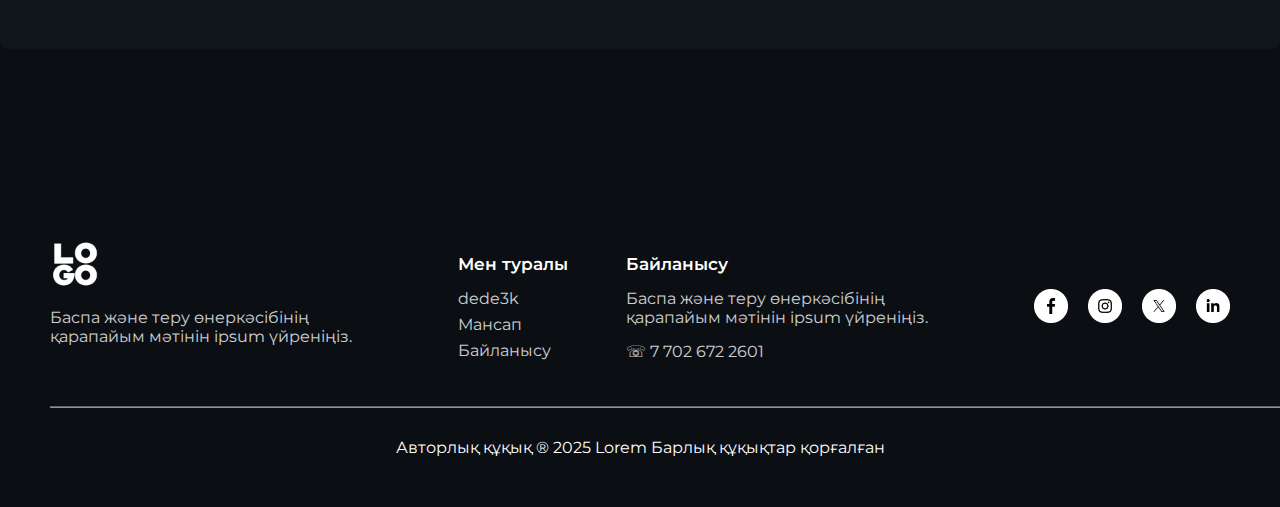
==== commit fd58d406: "Add files via upload" ====
--- a/about_me.html
+++ b/about_me.html
@@ -16,7 +16,7 @@
                     <li><a href="services.html">Қызметтер</a></li>
                     <li><a href="news.html">Жаңалықтар</a></li>
                     <li class="btn"><a href="contacts.html">Байланысу</a></li>
-                    <a href="PHP/index.php"><img src="img/user-icon.png"></a>
+                    <a href="sign.html"><img src="img/user-icon.png"></a>
                 </ul>
             </nav>
         </header>
